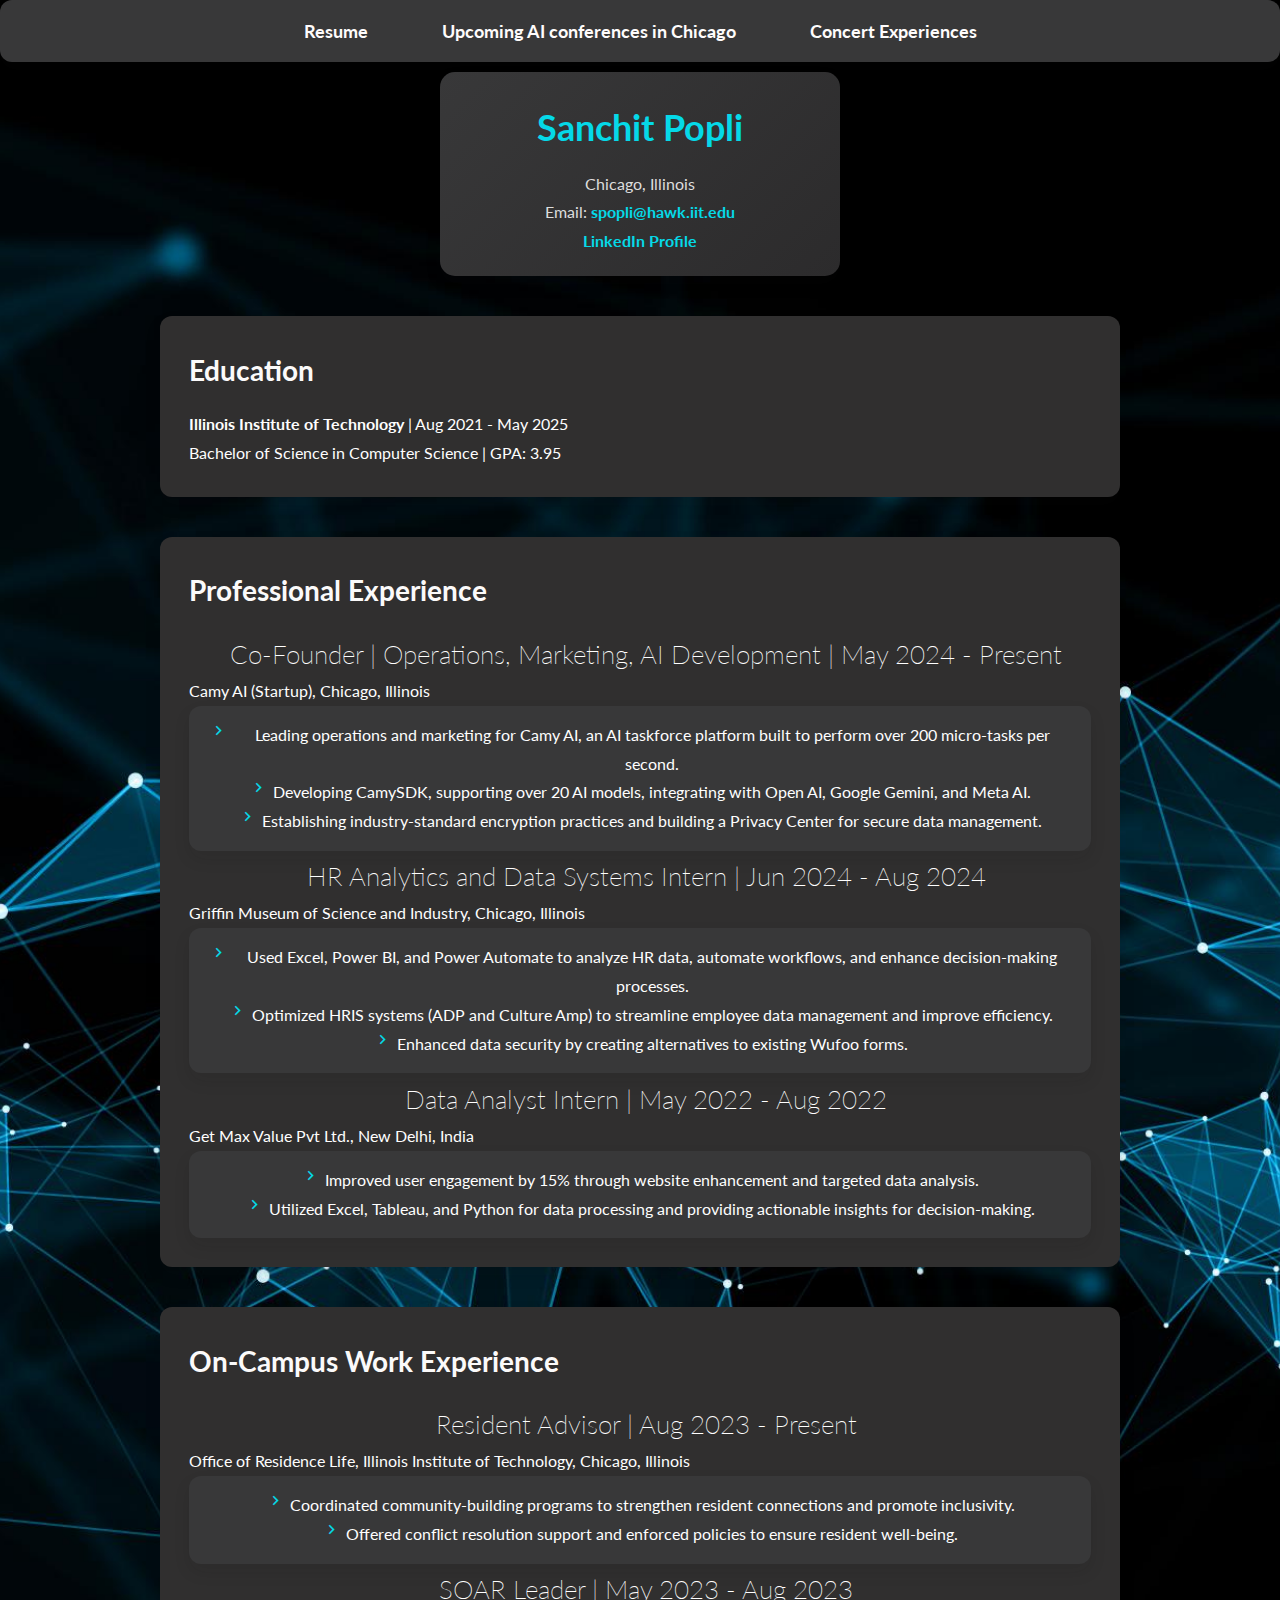
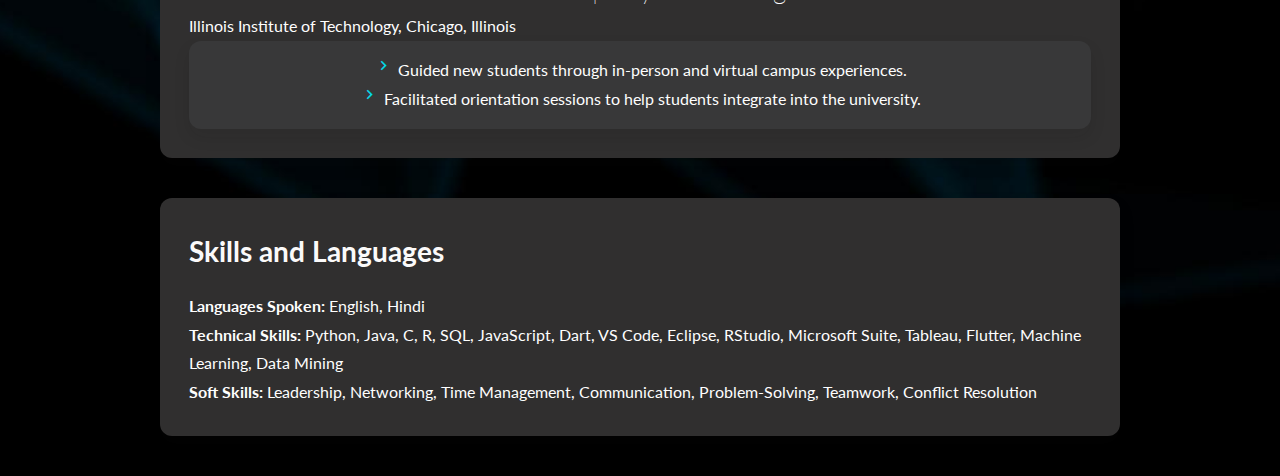
==== index.html @ f9096929 "Adding all the files" ====
<!DOCTYPE html>
<html lang="en">
<head>
  <meta charset="utf-8">
  <link rel="stylesheet" href="css/reset.css">
  <link rel="stylesheet" href="css/style.css">
  <title>Sanchit Popli - Resume</title>
</head>

<body>
  <ul class="navbar">
    <li><a href="index.html">Resume</a></li>
    <li><a href="ai_conferences.html">Upcoming AI conferences in Chicago</a></li>
    <li><a href="concerts.html">Concert Experiences</a></li>
  </ul>

  <section class="personal-info">
    <h1>Sanchit Popli</h1>
    <p>Chicago, Illinois</p>
    <p>Email: <a href="mailto:spopli@hawk.iit.edu">spopli@hawk.iit.edu</a></p>
    <p><a href="https://www.linkedin.com/in/sanchit-popli-152373220">LinkedIn Profile</a></p>
  </section>

  <section>
    <h2>Education</h2>
    <p><strong>Illinois Institute of Technology</strong> | Aug 2021 - May 2025</p>
    <p>Bachelor of Science in Computer Science | GPA: 3.95</p>
  </section>

  <section>
    <h2>Professional Experience</h2>
    <h3>Co-Founder | Operations, Marketing, AI Development | May 2024 - Present</h3>
    <p>Camy AI (Startup), Chicago, Illinois</p>
    <ul class="content">
      <li>Leading operations and marketing for Camy AI, an AI taskforce platform built to perform over 200 micro-tasks per second.</li>
      <li>Developing CamySDK, supporting over 20 AI models, integrating with Open AI, Google Gemini, and Meta AI.</li>
      <li>Establishing industry-standard encryption practices and building a Privacy Center for secure data management.</li>
    </ul>
    <h3>HR Analytics and Data Systems Intern | Jun 2024 - Aug 2024</h3>
    <p>Griffin Museum of Science and Industry, Chicago, Illinois</p>
    <ul class="content">
      <li>Used Excel, Power BI, and Power Automate to analyze HR data, automate workflows, and enhance decision-making processes.</li>
      <li>Optimized HRIS systems (ADP and Culture Amp) to streamline employee data management and improve efficiency.</li>
      <li>Enhanced data security by creating alternatives to existing Wufoo forms.</li>
    </ul>
    <h3>Data Analyst Intern | May 2022 - Aug 2022</h3>
    <p>Get Max Value Pvt Ltd., New Delhi, India</p>
    <ul class="content">
      <li>Improved user engagement by 15% through website enhancement and targeted data analysis.</li>
      <li>Utilized Excel, Tableau, and Python for data processing and providing actionable insights for decision-making.</li>
    </ul>
  </section>

  <section>
    <h2>On-Campus Work Experience</h2>
    <h3>Resident Advisor | Aug 2023 - Present</h3>
    <p>Office of Residence Life, Illinois Institute of Technology, Chicago, Illinois</p>
    <ul class="content">
      <li>Coordinated community-building programs to strengthen resident connections and promote inclusivity.</li>
      <li>Offered conflict resolution support and enforced policies to ensure resident well-being.</li>
    </ul>
    <h3>SOAR Leader | May 2023 - Aug 2023</h3>
    <p>Illinois Institute of Technology, Chicago, Illinois</p>
    <ul class="content">
      <li>Guided new students through in-person and virtual campus experiences.</li>
      <li>Facilitated orientation sessions to help students integrate into the university.</li>
    </ul>
  </section>

  <section>
    <h2>Skills and Languages</h2>
    <p><strong>Languages Spoken:</strong> English, Hindi</p>
    <p><strong>Technical Skills:</strong> Python, Java, C, R, SQL, JavaScript, Dart, VS Code, Eclipse, RStudio, Microsoft Suite, Tableau, Flutter, Machine Learning, Data Mining</p>
    <p><strong>Soft Skills:</strong> Leadership, Networking, Time Management, Communication, Problem-Solving, Teamwork, Conflict Resolution</p>
  </section>

</body>
</html>
---- css/style.css ----
@import url('https://fonts.googleapis.com/css2?family=Material+Icons&display=swap');
@import url('https://fonts.googleapis.com/css2?family=Lato:wght@400;700&display=swap');

body {
  background-image: url("../media/5065282.jpg");
  background-size: cover;
  background-position: center top; 
  font-family: 'Lato', Helvetica, sans-serif;
  line-height: 1.8;
  margin: 0;
  padding: 0;
}

ul {
  list-style: none;
  background-color: #383839;
  text-align: center;
  padding: 15px 0;
  margin: 0;
  border-radius: 0.75em;
  box-shadow: 0 0.5em 1em rgba(23, 23, 23, 0.1);
}

ul li {
  display: inline-block;
  margin: 0 20px;
}

ul li a {
  text-decoration: none;
  color: #fffcfc;
  font-weight: bold;
  font-size: 18px;
  padding: 10px 15px;
  transition: color 0.3s;
}

ul li a:hover {
  color: #05d9e8;
  border-bottom: 0.125em solid #05d9e8;
}

.personal-info {
  max-width: 400px;
  margin: 10px auto 0;
  padding: 20px; 
  background: linear-gradient(135deg, #383839, #2c2b2c);
  box-shadow: 0 0.5em 1em rgba(23, 23, 23, 0.1); 
  border-radius: 15px;
  text-align: center; 
  position: relative;
  transition: transform 0.3s ease, box-shadow 0.3s ease;
}

.personal-info:hover {
  transform: scale(1.05); 
  box-shadow: 0 0.5em 1em rgba(23, 23, 23, 0.1); 
}

.personal-info h1 {
  font-size: 36px;
  font-weight: 700;
  color: #05d9e8; 
  margin-bottom: 10px;
}

.personal-info p {
  margin: auto;
  font-size: 16px;
  color: #ddd; 
}

.personal-info a {
  color: #05d9e8;
  text-decoration: none;
  font-weight: bold;
}

.personal-info a:hover {
  text-decoration: underline;
}

h1 {
  font-size: 3em;
  font-weight: 600;
  color: #05d9e8;
  text-align: center;
  margin-top: 2.5px;
}

h3 {
  font-size: 1.6em;
  font-weight: 200;
  margin-left: 0.5em;
  color: white;
  text-align: center;
  margin-top: 2.5px;
}

section h2 {
  font-size: 28px;
  color: rgb(251, 250, 250);
  margin-bottom: 15px;
  text-align: left;
}

p, ul li {
  font-size: 16px;
  color: rgb(254, 254, 254);
}

section {
  background-color: rgb(48, 47, 47);
  margin: 2.5em auto;
  padding: 1.8em;
  width: 75%;
  box-shadow: 0 8px 16px rgba(23, 23, 23, 0.1);
  border-radius: 12px;
}

.content li {
  list-style: none;
  padding-left: 1.5em; 
  position: relative;
}

.content li:before {
  font-family: 'Material Icons';
  content: '\e5cc'; /* Change the icon by referencing Material Icons' code points */
  color: #05d9e8;
  position: absolute;
  left: 0;
  font-size: 1.2em;
  line-height: 1;
}

img {
  max-width: 100%;
  height: auto;
  border-radius: 0.5em;
  margin-bottom: 1em;
}

video {
  max-width: 100%;
  height: auto;
  border-radius: 0.5em;
  margin-bottom: 1em;
}

.register {
  display: inline-block;
  background-color: #05d9e8;
  color: white;
  padding: 0.7em 0.15em;
  font-size: 1rem;
  text-align: center;
  border-radius: 0.3em;
  margin-top: 0.5em;
  transition: background-color 0.3s ease;
}

.register:hover {
  background-color: #03b9c6;
}

.concert_page {
  width: 900px; 
  margin: 0 auto; 
  padding: 0rem; 
  background-image: url("../media/10853.jpg");
  background-size: cover;
}

.concert_page h1 {
  font-size: 3em;
  font-weight: 700;
  color: white;
  text-align: center;
  margin-top: 2.5px;
}

section.concert {
  background-color: rgba(40, 40, 40, 0.9);
  padding: 2rem;
  margin: 1.5rem 0;
  border-radius: 12px; 
  box-shadow: 0 8px 16px rgba(0, 0, 0, 0.2);
  width: 100%; 
}

section.concert h2 {
  font-size: 1.8rem; 
  color: #05d9e8; 
  margin-bottom: 1rem;
}

section.concert p {
  font-size: 1rem;
  color: #ffffff; 
  margin-top: 1rem;
}

section.concert img, section.concert video {
  width: 100%; 
  max-width: 700px; 
  height: 500px; 
  display: block;
  margin: 0 auto 1rem auto; 
  border-radius: 8px; 
  object-fit: cover; 
}
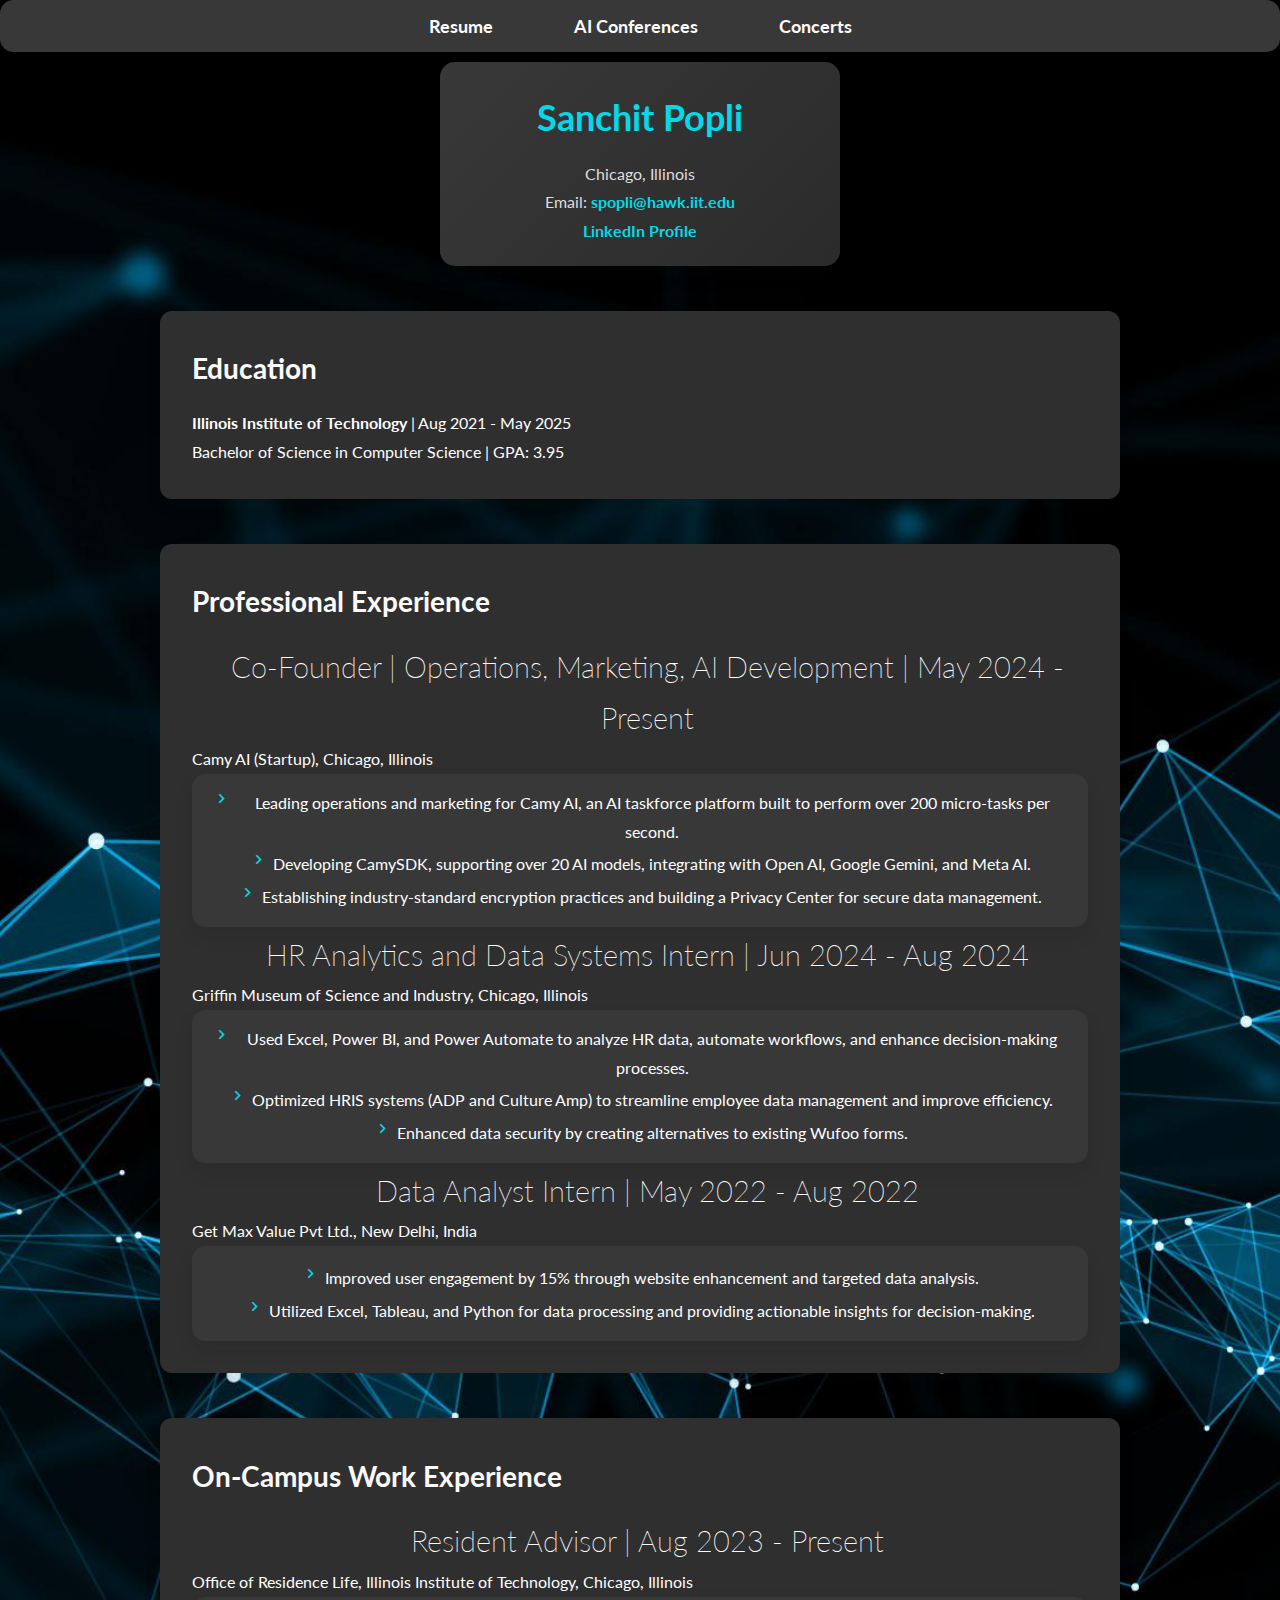
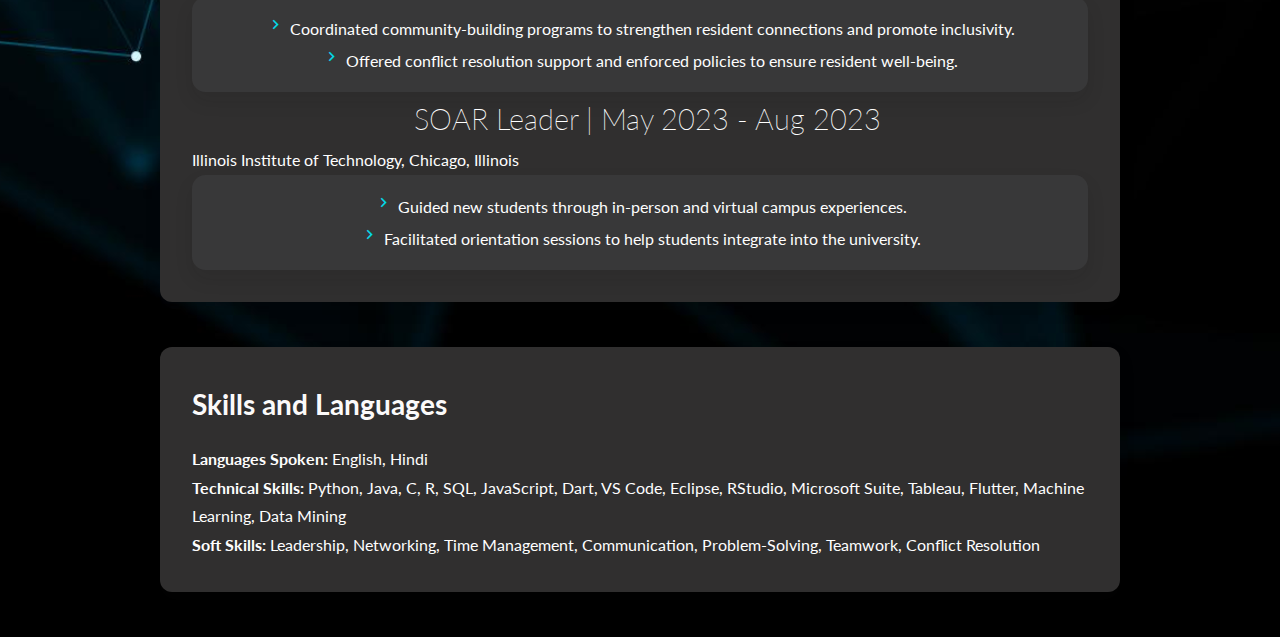
==== commit f5a93b82: "Changed file names like project 2 final turn in" ====
--- a/index.html
+++ b/index.html
@@ -10,8 +10,8 @@
 <body>
   <ul class="navbar">
     <li><a href="index.html">Resume</a></li>
-    <li><a href="ai_conferences.html">Upcoming AI conferences in Chicago</a></li>
-    <li><a href="concerts.html">Concert Experiences</a></li>
+    <li><a href="ai_conferences.html">AI Conferences</a></li>
+    <li><a href="concerts.html">Concerts</a></li>
   </ul>
 
   <section class="personal-info">
@@ -75,4 +75,4 @@
   </section>
 
 </body>
-</html>
+</html>--- a/css/style.css
+++ b/css/style.css
@@ -2,7 +2,7 @@
 @import url('https://fonts.googleapis.com/css2?family=Lato:wght@400;700&display=swap');
 
 body {
-  background-image: url("../media/5065282.jpg");
+  background-image: url("../media/background.jpg");
   background-size: cover;
   background-position: center top; 
   font-family: 'Lato', Helvetica, sans-serif;
@@ -126,7 +126,7 @@
 
 .content li:before {
   font-family: 'Material Icons';
-  content: '\e5cc'; /* Change the icon by referencing Material Icons' code points */
+  content: '\e5cc';
   color: #05d9e8;
   position: absolute;
   left: 0;
@@ -168,7 +168,7 @@
   width: 900px; 
   margin: 0 auto; 
   padding: 0rem; 
-  background-image: url("../media/10853.jpg");
+  background-image: url("../media/music.jpg");
   background-size: cover;
 }
 
@@ -210,3 +210,178 @@
   border-radius: 8px; 
   object-fit: cover; 
 }
+
+@media (min-width: 480px) {
+  body {
+    font-size: 15px;
+    background-size: cover;
+  }
+
+  .navbar {
+    padding: 10px 0;
+    background-color: #383839;
+  }
+
+  .navbar li {
+    margin: 0 12px;
+  }
+
+  .navbar li a {
+    font-size: 20px;
+    padding: 10px 12px;
+  }
+
+  .concert_page {
+    width: 100%;
+    margin: 0 auto;
+    padding: 20px;
+    background-size: cover;
+    background-position: center;
+  }
+
+  .concert_page h1 {
+    font-size: 2em;
+    text-align: center;
+    color: #05d9e8;
+  }
+
+  section.concert {
+    padding: 1.5rem;
+    margin: 1.5rem auto;
+    width: 85%;
+    background-color: rgba(40, 40, 40, 0.9);
+    box-shadow: 0 6px 12px rgba(0, 0, 0, 0.2);
+  }
+
+  section.concert h2 {
+    font-size: 1.6em;
+    color: #05d9e8;
+    margin-bottom: 1rem;
+  }
+
+  section.concert p {
+    font-size: 1em;
+    color: #ffffff;
+  }
+
+  section.concert img, section.concert video {
+    max-width: 90%;
+    height: auto;
+    border-radius: 8px;
+  }
+}
+
+@media (min-width: 992px) {
+  body {
+    font-size: 18px;
+    line-height: 1.8;
+    background-size: cover;
+    background-position: center;
+  }
+
+  .navbar {
+    padding: 10px 0;
+    background-color: #383839;
+    box-shadow: 0 2px 10px rgba(0, 0, 0, 0.1);
+  }
+
+  .navbar li {
+    margin: 0 20px;
+  }
+
+  .navbar li a {
+    font-size: 18px;
+    padding: 12px 18px;
+  }
+
+  .concert_page {
+    width: 80%;
+    margin: 0 auto;
+    padding: 30px;
+    background-image: url("../media/music.jpg");
+    background-size: cover;
+    background-position: center;
+  }
+
+  .concert_page h1 {
+    font-size: 3em;
+    color: #05d9e8;
+    text-align: center;
+    margin-top: 15px;
+  }
+
+  section.concert {
+    padding: 2.5rem;
+    margin: 2.5rem auto;
+    width: 75%;
+    background-color: rgba(40, 40, 40, 0.9);
+    box-shadow: 0 10px 20px rgba(0, 0, 0, 0.2);
+    border-radius: 15px;
+  }
+
+  section.concert h2 {
+    font-size: 2em;
+    color: #05d9e8;
+    margin-bottom: 1.5rem;
+  }
+
+  section.concert p {
+    font-size: 1.2em;
+    color: #ffffff;
+  }
+  section.concert img, section.concert video {
+    width: 100%; 
+    max-width: 700px; 
+    height: 500px; 
+    display: block;
+    margin: 0 auto 1rem auto; 
+    border-radius: 8px; 
+    object-fit: cover; 
+  }
+}
+
+#map {
+  width: 80%;
+  max-width: 800px;
+  height: 500px;
+  margin: 20px auto;
+  border-radius: 8px;
+  box-shadow: 0 4px 10px rgba(0, 0, 0, 0.3);
+}
+
+.info-window-content {
+  color: #918b8b;
+  background-color: #333333;
+  padding: 5px;
+  border-radius: 8px;
+  max-width: 250px; 
+  font-family: 'Lato', sans-serif;
+}
+
+.info-window-title {
+  margin: 0;
+  font-size: 16px;
+  font-weight: bold;
+  color: #05d9e8;
+}
+
+.info-window-description {
+  margin: 5px 0 0;
+  font-size: 14px;
+  color: rgb(197, 247, 244);
+}
+
+.map-style-button {
+  padding: 10px;
+  font-size: 16px;
+  background-color: #05d9e8; 
+  color: #ffffff; 
+  border: none;
+  border-radius: 5px;
+  cursor: pointer;
+  transition: background-color 0.3s;
+}
+
+.map-style-button:hover {
+  background-color: #03b9c6; 
+}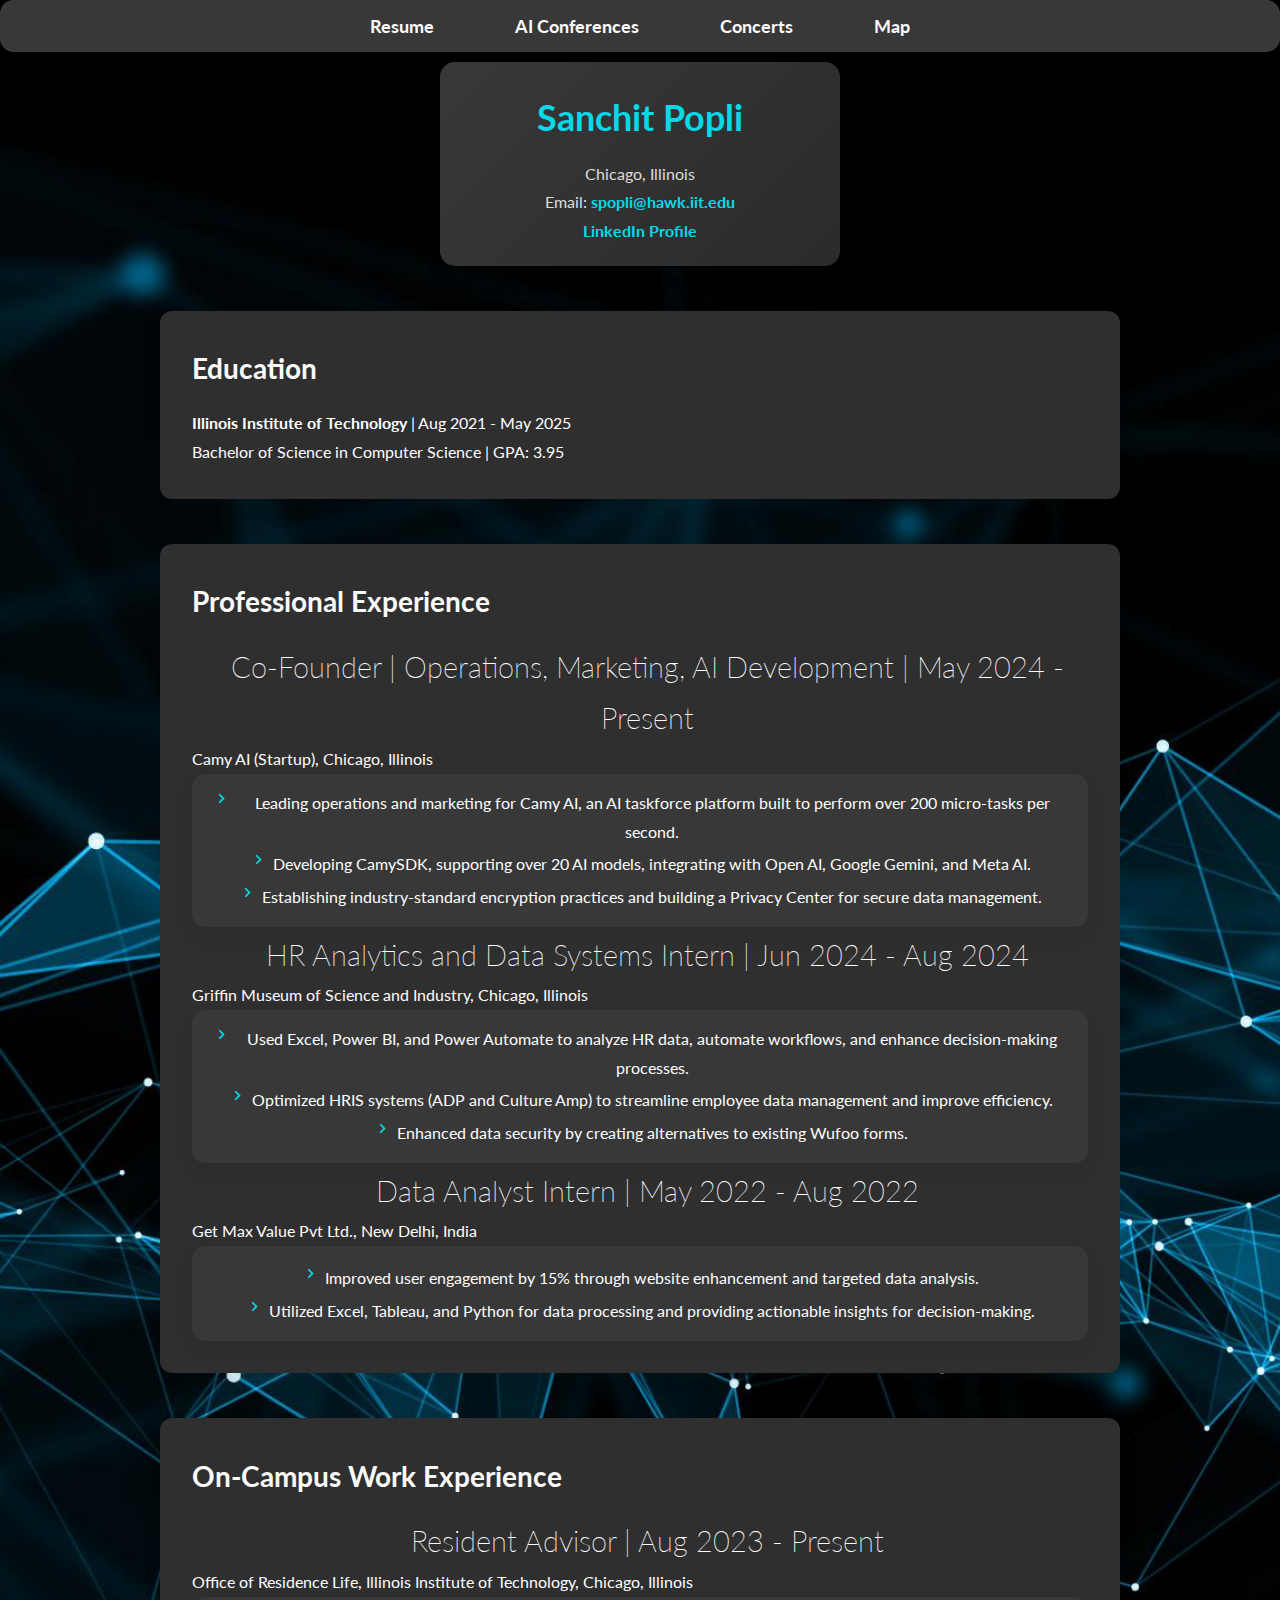
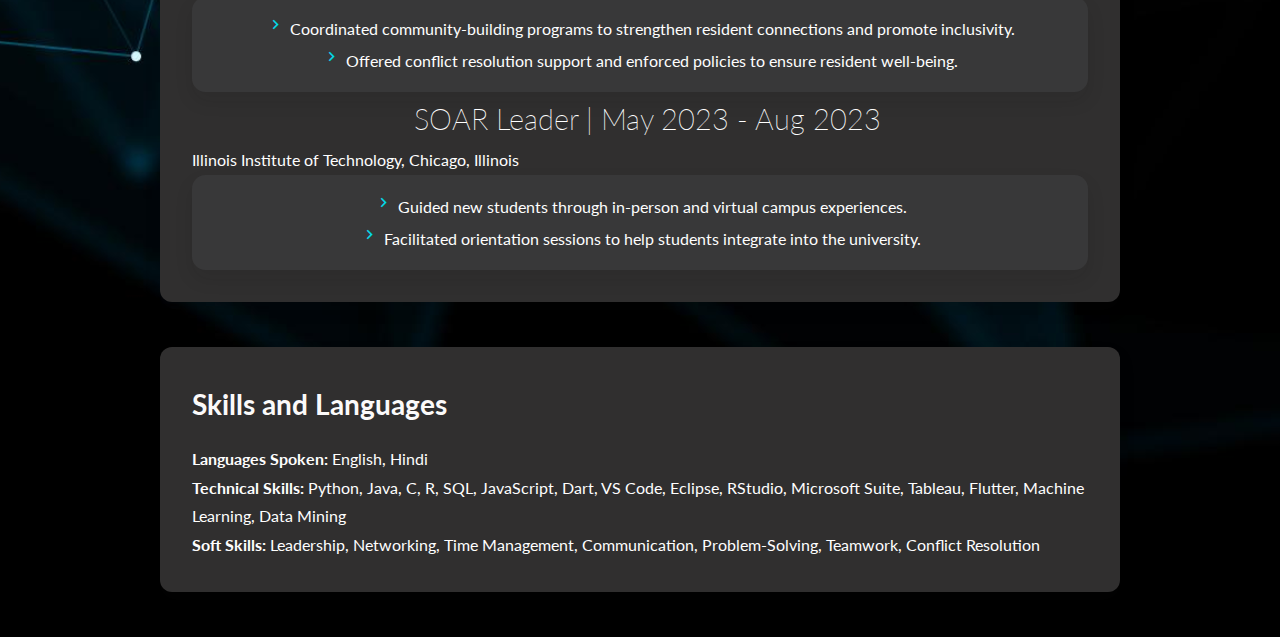
==== commit 428fd7ff: "Chnaged Nav links for all pages" ====
--- a/index.html
+++ b/index.html
@@ -12,6 +12,7 @@
     <li><a href="index.html">Resume</a></li>
     <li><a href="ai_conferences.html">AI Conferences</a></li>
     <li><a href="concerts.html">Concerts</a></li>
+    <li><a href="googlemaps.html">Map</a></li>
   </ul>
 
   <section class="personal-info">
